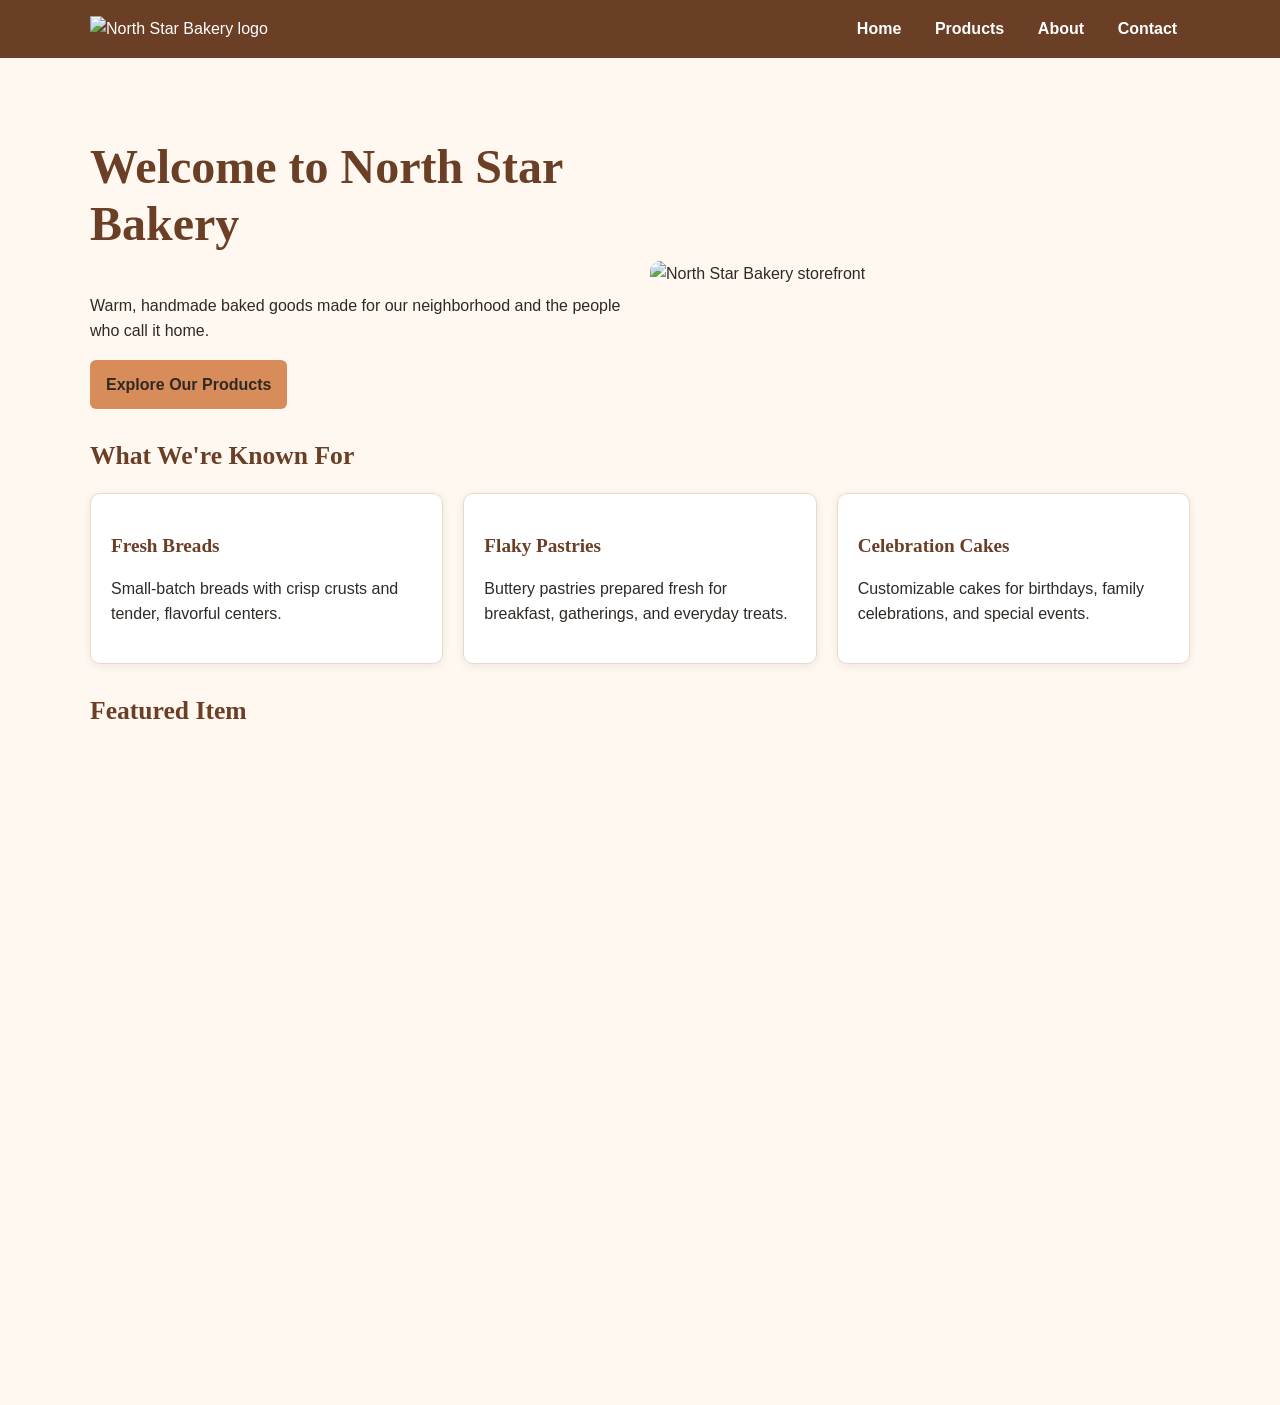
==== index.html @ c4e942b0 "Add files via upload" ====
<!DOCTYPE html>
<html lang="en">
<head>
  <meta charset="UTF-8">
  <meta name="viewport" content="width=device-width, initial-scale=1.0">
  <meta name="description" content="North Star Bakery - handmade breads, pastries, and cakes for our neighborhood.">
  <title>North Star Bakery | Home</title>
  <link rel="stylesheet" href="style.css">
</head>
<body>
<header>
  <div class="header-inner">
    <img class="logo" src="bakery-logo.png" alt="North Star Bakery logo">
    <nav aria-label="Main navigation">
      <ul>
        <li><a href="index.html">Home</a></li>
        <li><a href="products.html">Products</a></li>
        <li><a href="about.html">About</a></li>
        <li><a href="contact.html">Contact</a></li>
      </ul>
    </nav>
  </div>
</header>

<main>
  <section class="hero">
    <div class="hero-text">
      <h1>Welcome to North Star Bakery</h1>
      <p>Warm, handmade baked goods made for our neighborhood and the people who call it home.</p>
      <a class="button" href="products.html">Explore Our Products</a>
    </div>
    <div class="hero-media">
      <img src="bakery-storefront.jpg" alt="North Star Bakery storefront">
    </div>
  </section>

  <section>
    <h2>What We're Known For</h2>
    <div class="card-grid">
      <article class="card">
        <h3>Fresh Breads</h3>
        <p>Small-batch breads with crisp crusts and tender, flavorful centers.</p>
      </article>
      <article class="card">
        <h3>Flaky Pastries</h3>
        <p>Buttery pastries prepared fresh for breakfast, gatherings, and everyday treats.</p>
      </article>
      <article class="card">
        <h3>Celebration Cakes</h3>
        <p>Customizable cakes for birthdays, family celebrations, and special events.</p>
      </article>
    </div>
  </section>

  <section>
    <h2>Featured Item</h2>
    <picture>
      <source media="(min-width: 800px)" srcset="bakery-feature-large.jpg">
      <img class="feature-image" src="bakery-feature-small.jpg" alt="Featured freshly baked item from North Star Bakery">
    </picture>

    <figure>
      <img class="feature-image" src="bakery-signature-loaf.jpg" alt="North Star Bakery signature loaf of artisan bread">
      <figcaption>Our Signature Loaf is a neighborhood favorite, baked fresh for a crisp crust and tender center.</figcaption>
    </figure>
  </section>

  <section class="info-grid">
    <div class="info-card">
      <h2>Hours</h2>
      <p>Monday–Saturday: 7:00 a.m.–6:00 p.m.</p>
      <p>Sunday: 8:00 a.m.–2:00 p.m.</p>
    </div>
    <div class="info-card">
      <h2>Location</h2>
      <p>123 Main Street, Your Neighborhood, OH</p>
      <p><a href="contact.html">Contact us about a pre-order or question.</a></p>
    </div>
  </section>

  <section>
    <h2>A Welcome From North Star Bakery</h2>
    <audio controls>
      <source src="bakery-welcome.mp3" type="audio/mpeg">
      Your browser does not support the audio element. Please visit North Star Bakery in person for a warm welcome.
    </audio>
  </section>
</main>

<footer>
  <p>&copy; 2026 North Star Bakery</p>
</footer>
</body>
</html>
---- style.css ----
/* North Star Bakery - Touchstone 3 Visual Design System */
/* Mobile-first responsive design using Flexbox */

:root {
  --cream: #FFF8F0;
  --brown: #6B3E26;
  --peach: #D88C5A;
  --charcoal: #2F2A26;
  --white: #FFFFFF;
  --max-width: 1100px;
}

* {
  box-sizing: border-box;
}

html {
  scroll-behavior: smooth;
}

body {
  margin: 0;
  background: var(--cream);
  color: var(--charcoal);
  font-family: Arial, sans-serif;
  line-height: 1.6;
}

img, video {
  max-width: 100%;
  height: auto;
}

header {
  background: var(--brown);
  color: var(--white);
  padding: 1rem;
}

.header-inner {
  max-width: var(--max-width);
  margin: 0 auto;
  display: flex;
  flex-direction: column;
  align-items: center;
  gap: 1rem;
}

.logo {
  max-width: 180px;
}

nav {
  width: 100%;
}

nav ul {
  list-style: none;
  margin: 0;
  padding: 0;
  display: flex;
  flex-direction: column;
  gap: .5rem;
  align-items: center;
}

nav a {
  color: var(--white);
  text-decoration: none;
  font-weight: 700;
  padding: .5rem .8rem;
  border-radius: 5px;
}

nav a:hover,
nav a:focus {
  background: var(--peach);
  color: var(--charcoal);
}

main {
  width: min(92%, var(--max-width));
  margin: 0 auto;
  padding: 2rem 0 3rem;
}

h1, h2, h3 {
  font-family: Georgia, serif;
  color: var(--brown);
  line-height: 1.2;
}

h1 {
  font-size: 2.2rem;
  margin-top: 0;
}

h2 {
  font-size: 1.6rem;
  margin-top: 2rem;
}

h3 {
  font-size: 1.2rem;
}

.hero,
.card-grid,
.info-grid {
  display: flex;
  flex-direction: column;
  gap: 1.25rem;
}

.hero {
  align-items: center;
}

.hero-text,
.hero-media,
.card,
.info-card {
  flex: 1;
}

.hero-media img,
.feature-image {
  width: 100%;
  border-radius: 10px;
}

section {
  margin: 2rem 0;
}

.card-grid {
  margin-top: 1rem;
}

.card,
.info-card {
  background: var(--white);
  border: 1px solid #ead8ca;
  border-radius: 10px;
  padding: 1.25rem;
  box-shadow: 0 2px 8px rgba(47, 42, 38, .08);
}

.price {
  color: var(--brown);
  font-weight: 700;
}

.button,
button {
  display: inline-block;
  background: var(--peach);
  color: var(--charcoal);
  border: 0;
  border-radius: 6px;
  padding: .75rem 1rem;
  font-weight: 700;
  text-decoration: none;
  cursor: pointer;
}

.button:hover,
button:hover {
  background: var(--brown);
  color: var(--white);
}

figure {
  margin: 2rem 0;
}

figcaption {
  font-style: italic;
  margin-top: .5rem;
}

audio,
video {
  width: 100%;
}

form {
  background: var(--white);
  padding: 1.25rem;
  border-radius: 10px;
  border: 1px solid #ead8ca;
}

fieldset {
  border: 1px solid #d9bba5;
  border-radius: 8px;
  margin: 0 0 1.25rem;
  padding: 1rem;
}

legend {
  color: var(--brown);
  font-family: Georgia, serif;
  font-weight: 700;
  padding: 0 .35rem;
}

label {
  display: block;
  font-weight: 700;
  margin: .8rem 0 .3rem;
}

input,
select,
textarea {
  width: 100%;
  padding: .7rem;
  border: 1px solid #9b806d;
  border-radius: 5px;
  background: var(--white);
  color: var(--charcoal);
  font: inherit;
}

input:focus,
select:focus,
textarea:focus,
button:focus,
a:focus {
  outline: 3px solid var(--peach);
  outline-offset: 2px;
}

footer {
  background: var(--brown);
  color: var(--white);
  text-align: center;
  padding: 1.5rem 1rem;
}

footer p {
  margin: 0;
}

@media (min-width: 800px) {
  .header-inner {
    flex-direction: row;
    justify-content: space-between;
  }

  nav {
    width: auto;
  }

  nav ul {
    flex-direction: row;
    justify-content: flex-end;
  }

  .hero {
    flex-direction: row;
    align-items: center;
  }

  .card-grid,
  .info-grid {
    flex-direction: row;
    align-items: stretch;
  }

  .card,
  .info-card {
    min-width: 0;
  }

  h1 {
    font-size: 3rem;
  }

  main {
    padding-top: 3rem;
  }
}
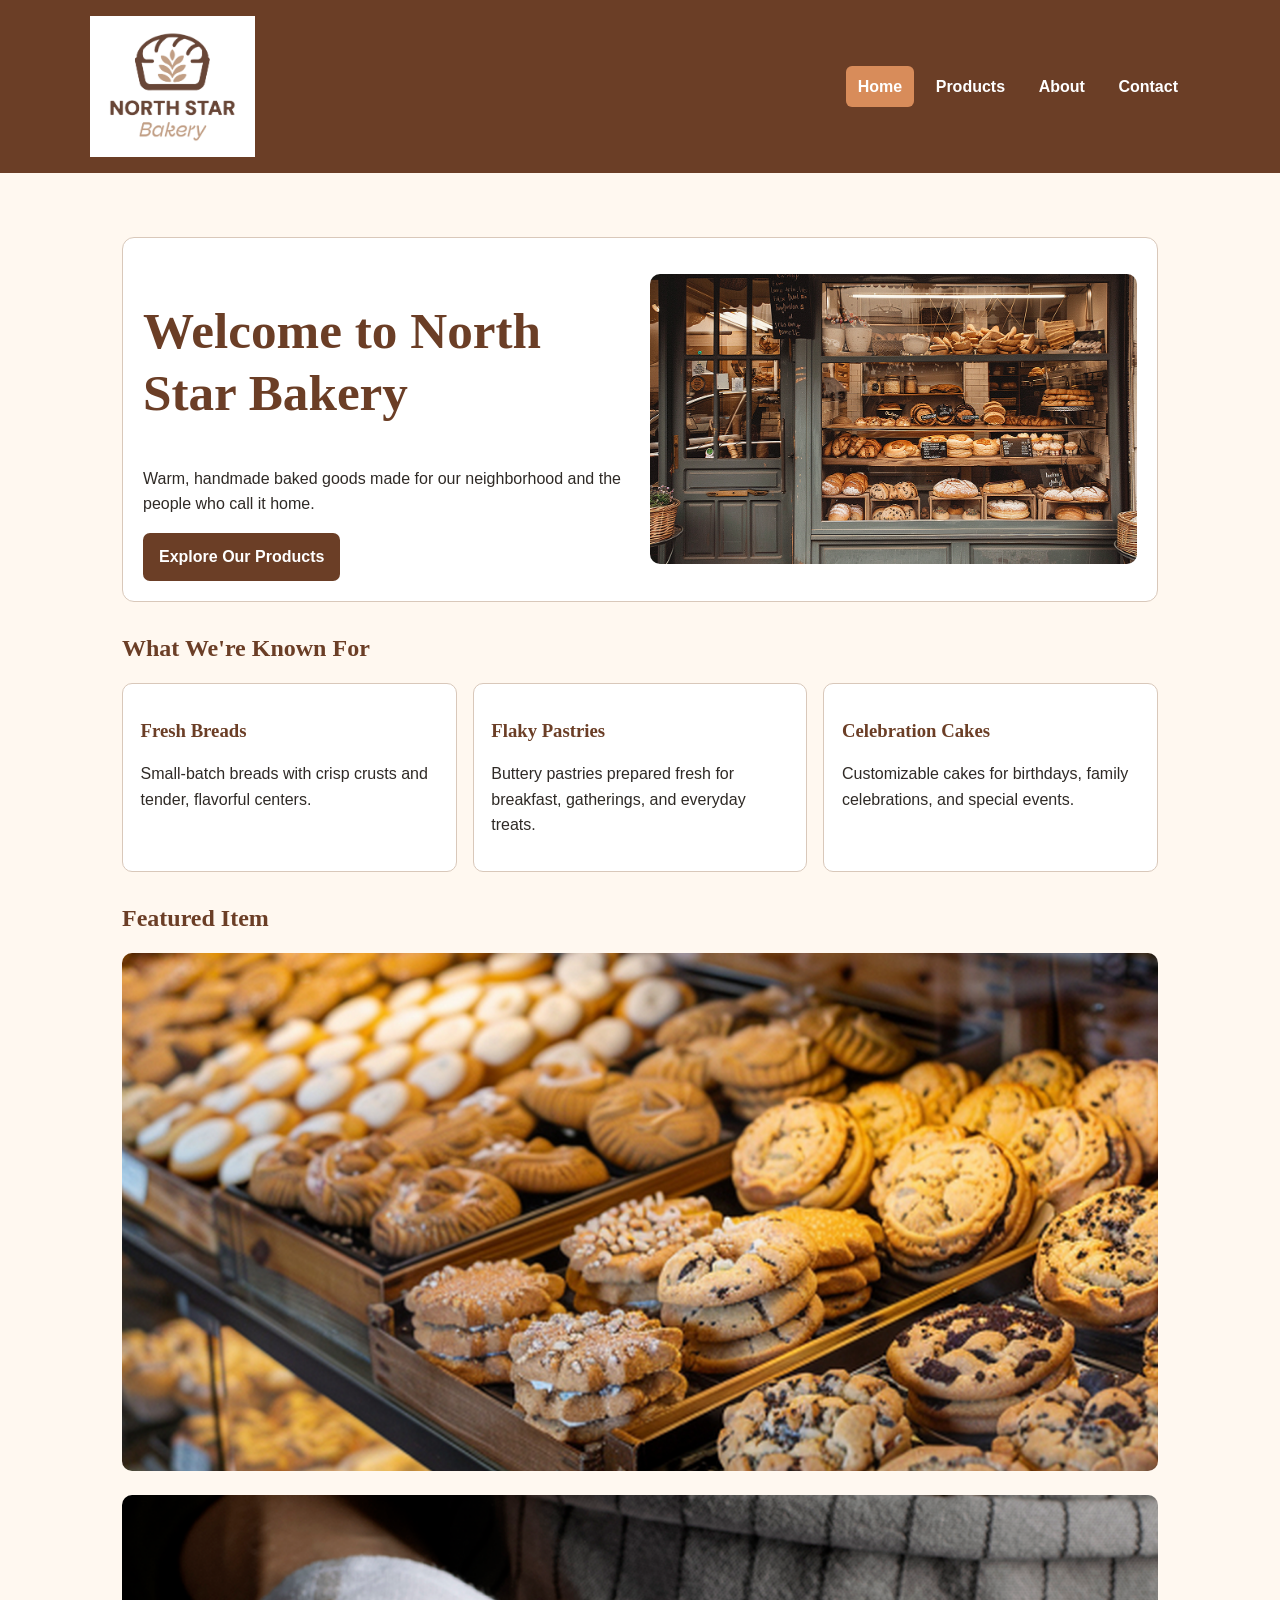
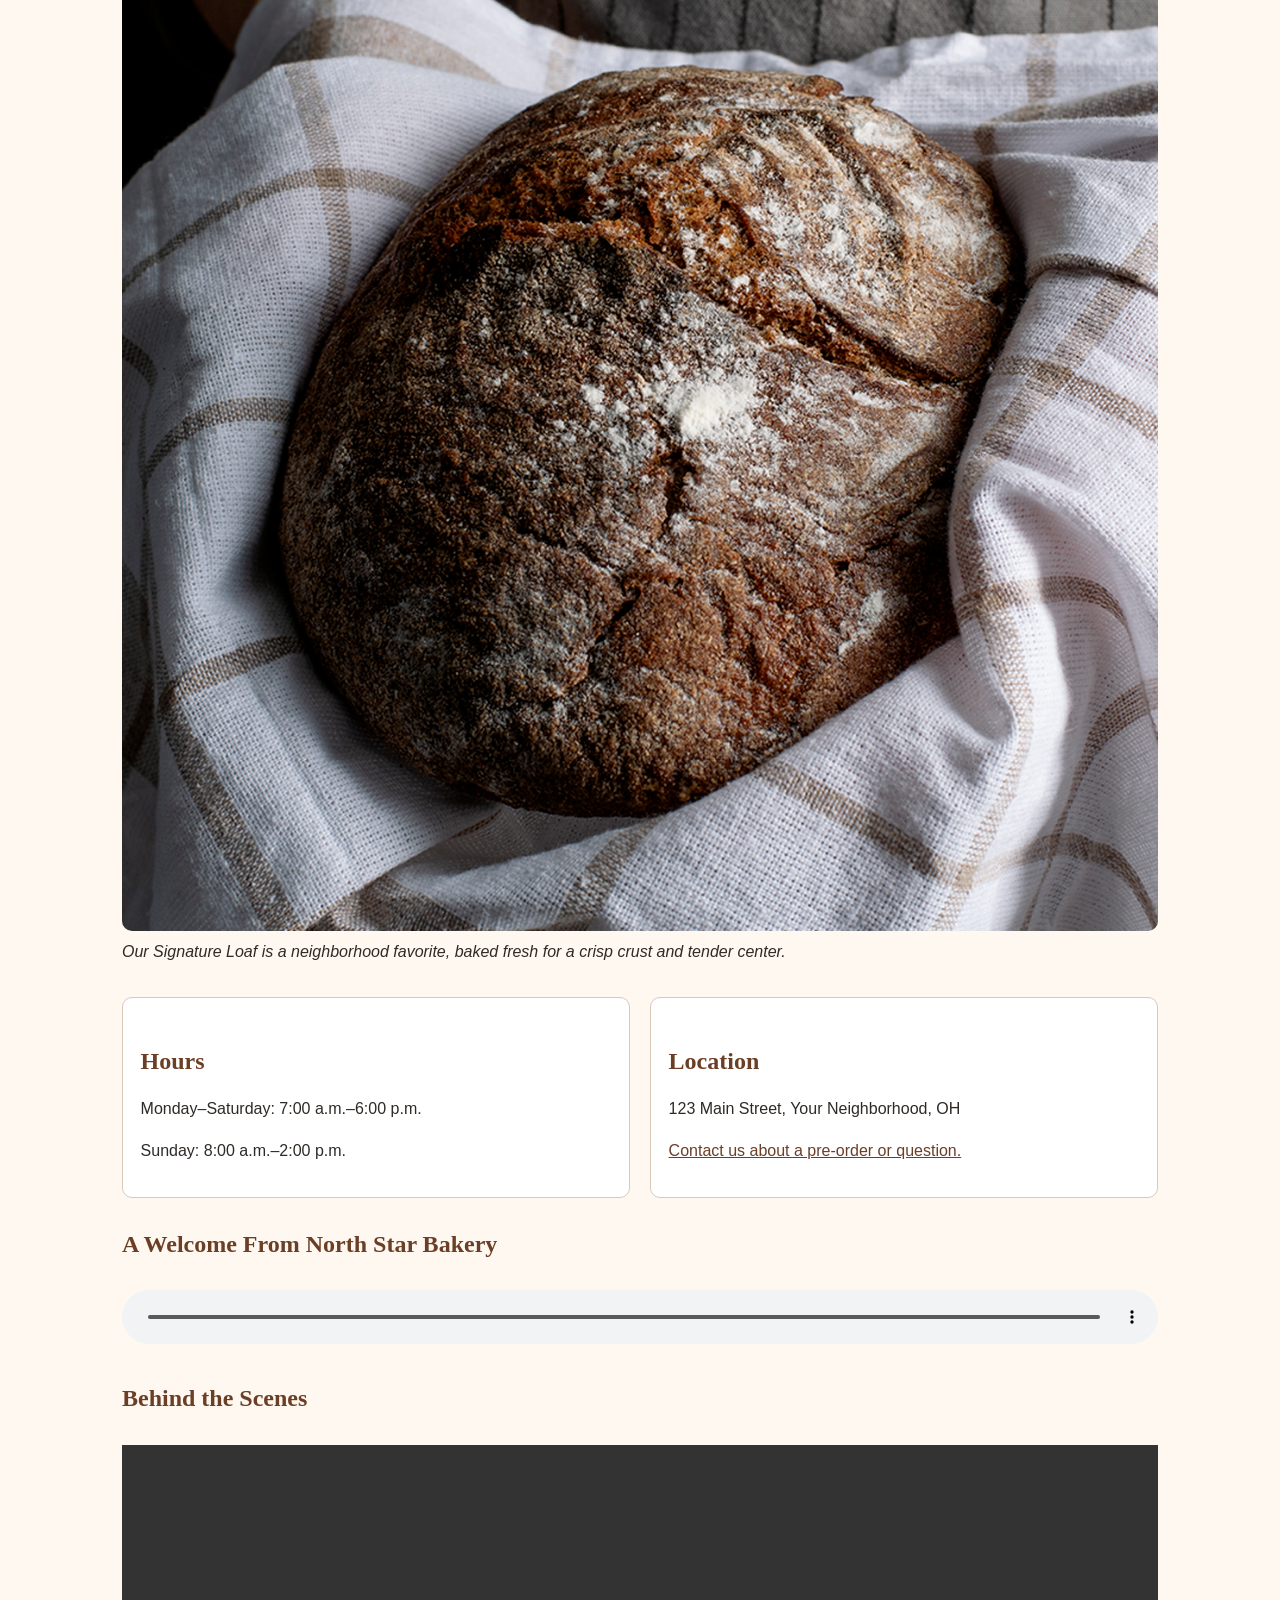
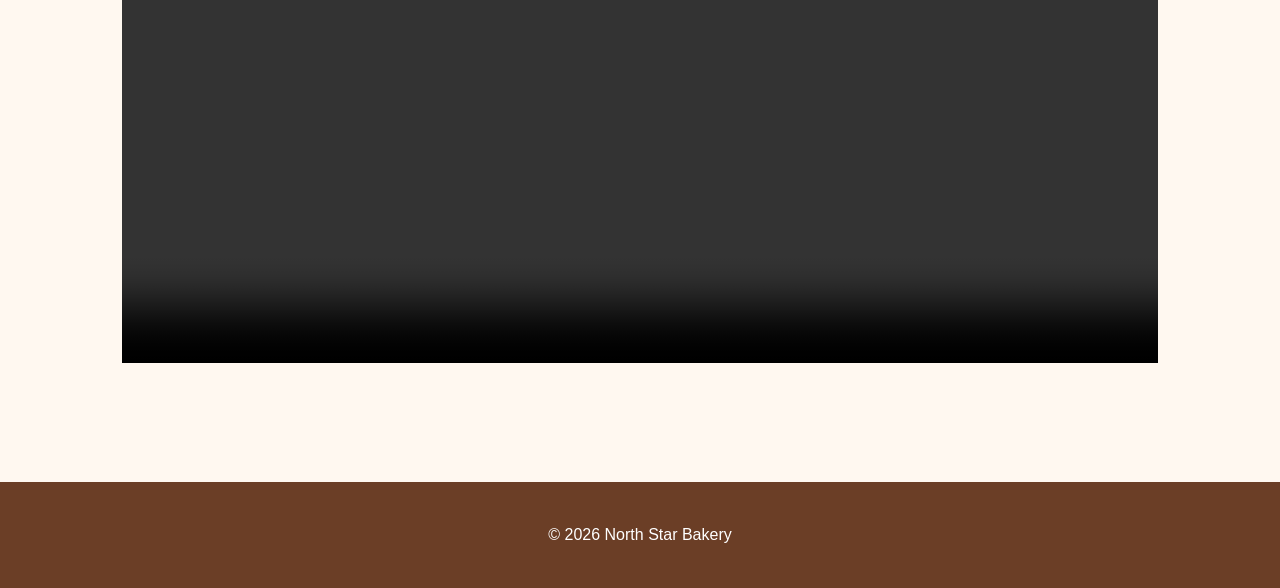
==== commit 4be5cea0: "Add files via upload" ====
--- a/index.html
+++ b/index.html
@@ -10,10 +10,10 @@
 <body>
 <header>
   <div class="header-inner">
-    <img class="logo" src="bakery-logo.png" alt="North Star Bakery logo">
+    <img class="logo" src="bakery-logo_c.png" alt="North Star Bakery logo">
     <nav aria-label="Main navigation">
       <ul>
-        <li><a href="index.html">Home</a></li>
+        <li><a href="index.html" aria-current="page">Home</a></li>
         <li><a href="products.html">Products</a></li>
         <li><a href="about.html">About</a></li>
         <li><a href="contact.html">Contact</a></li>
@@ -30,65 +30,53 @@
       <a class="button" href="products.html">Explore Our Products</a>
     </div>
     <div class="hero-media">
-      <img src="bakery-storefront.jpg" alt="North Star Bakery storefront">
+      <img src="bakery-storefront_c.png" alt="North Star Bakery storefront">
     </div>
   </section>
 
   <section>
     <h2>What We're Known For</h2>
     <div class="card-grid">
-      <article class="card">
-        <h3>Fresh Breads</h3>
-        <p>Small-batch breads with crisp crusts and tender, flavorful centers.</p>
-      </article>
-      <article class="card">
-        <h3>Flaky Pastries</h3>
-        <p>Buttery pastries prepared fresh for breakfast, gatherings, and everyday treats.</p>
-      </article>
-      <article class="card">
-        <h3>Celebration Cakes</h3>
-        <p>Customizable cakes for birthdays, family celebrations, and special events.</p>
-      </article>
+      <article class="card"><h3>Fresh Breads</h3><p>Small-batch breads with crisp crusts and tender, flavorful centers.</p></article>
+      <article class="card"><h3>Flaky Pastries</h3><p>Buttery pastries prepared fresh for breakfast, gatherings, and everyday treats.</p></article>
+      <article class="card"><h3>Celebration Cakes</h3><p>Customizable cakes for birthdays, family celebrations, and special events.</p></article>
     </div>
   </section>
 
   <section>
     <h2>Featured Item</h2>
     <picture>
-      <source media="(min-width: 800px)" srcset="bakery-feature-large.jpg">
-      <img class="feature-image" src="bakery-feature-small.jpg" alt="Featured freshly baked item from North Star Bakery">
+      <source media="(min-width: 800px)" srcset="bakery-feature-large_c.png">
+      <img class="feature-image" src="bakery-feature-small_c.png" alt="Featured freshly baked item from North Star Bakery">
     </picture>
-
     <figure>
-      <img class="feature-image" src="bakery-signature-loaf.jpg" alt="North Star Bakery signature loaf of artisan bread">
+      <img class="feature-image" src="bakery-signature-loaf_c.png" alt="North Star Bakery signature loaf of artisan bread">
       <figcaption>Our Signature Loaf is a neighborhood favorite, baked fresh for a crisp crust and tender center.</figcaption>
     </figure>
   </section>
 
   <section class="info-grid">
-    <div class="info-card">
-      <h2>Hours</h2>
-      <p>Monday–Saturday: 7:00 a.m.–6:00 p.m.</p>
-      <p>Sunday: 8:00 a.m.–2:00 p.m.</p>
-    </div>
-    <div class="info-card">
-      <h2>Location</h2>
-      <p>123 Main Street, Your Neighborhood, OH</p>
-      <p><a href="contact.html">Contact us about a pre-order or question.</a></p>
-    </div>
+    <div class="info-card"><h2>Hours</h2><p>Monday–Saturday: 7:00 a.m.–6:00 p.m.</p><p>Sunday: 8:00 a.m.–2:00 p.m.</p></div>
+    <div class="info-card"><h2>Location</h2><p>123 Main Street, Your Neighborhood, OH</p><p><a href="contact.html">Contact us about a pre-order or question.</a></p></div>
   </section>
 
   <section>
     <h2>A Welcome From North Star Bakery</h2>
     <audio controls>
-      <source src="bakery-welcome.mp3" type="audio/mpeg">
+      <source src="bakery-welcome_c.mp3" type="audio/mpeg">
       Your browser does not support the audio element. Please visit North Star Bakery in person for a warm welcome.
     </audio>
   </section>
+
+  <section>
+    <h2>Behind the Scenes</h2>
+    <video controls preload="metadata">
+      <source src="bakery-behind-scenes.mp4" type="video/mp4">
+      Your browser does not support the video element. Please visit North Star Bakery to see how our baked goods are made.
+    </video>
+  </section>
 </main>
 
-<footer>
-  <p>&copy; 2026 North Star Bakery</p>
-</footer>
+<footer><p>&copy; 2026 North Star Bakery</p></footer>
 </body>
 </html>
--- a/style.css
+++ b/style.css
@@ -1,23 +1,16 @@
-/* North Star Bakery - Touchstone 3 Visual Design System */
-/* Mobile-first responsive design using Flexbox */
-
 :root {
   --cream: #FFF8F0;
   --brown: #6B3E26;
   --peach: #D88C5A;
   --charcoal: #2F2A26;
-  --white: #FFFFFF;
-  --max-width: 1100px;
+  --white: #ffffff;
+  --error: #9b1c1c;
+  --success: #276749;
+  --border: #d9c8ba;
 }
 
-* {
-  box-sizing: border-box;
-}
-
-html {
-  scroll-behavior: smooth;
-}
-
+* { box-sizing: border-box; }
+html { scroll-behavior: smooth; }
 body {
   margin: 0;
   background: var(--cream);
@@ -25,260 +18,81 @@
   font-family: Arial, sans-serif;
   line-height: 1.6;
 }
-
-img, video {
-  max-width: 100%;
-  height: auto;
+img { max-width: 100%; display: block; }
+a { color: var(--brown); }
+a:focus, button:focus, input:focus, select:focus, textarea:focus {
+  outline: 3px solid #e4a16f;
+  outline-offset: 2px;
 }
-
 header {
   background: var(--brown);
   color: var(--white);
   padding: 1rem;
 }
-
-.header-inner {
-  max-width: var(--max-width);
-  margin: 0 auto;
-  display: flex;
-  flex-direction: column;
-  align-items: center;
-  gap: 1rem;
+.header-inner { max-width: 1100px; margin: 0 auto; }
+.logo { width: 145px; margin: 0 auto 1rem; }
+nav ul {
+  list-style: none; padding: 0; margin: 0;
+  display: flex; flex-wrap: wrap; justify-content: center; gap: .6rem;
 }
-
-.logo {
-  max-width: 180px;
+nav a {
+  color: var(--white); text-decoration: none; font-weight: 700;
+  display: inline-block; padding: .5rem .75rem; border-radius: 6px;
 }
-
-nav {
-  width: 100%;
+nav a:hover, nav a[aria-current="page"] { background: var(--peach); }
+main { max-width: 1100px; margin: 0 auto; padding: 1.25rem; }
+h1, h2, h3 { font-family: Georgia, serif; color: var(--brown); line-height: 1.2; }
+h1 { font-size: clamp(2rem, 6vw, 3.2rem); }
+h2 { margin-top: 2rem; }
+section { margin: 2rem 0; }
+.hero, .info-grid { display: flex; flex-direction: column; gap: 1.25rem; }
+.hero { background: var(--white); border: 1px solid var(--border); border-radius: 12px; padding: 1.25rem; }
+.hero-media img, .feature-image, .about-image {
+  width: 100%; border-radius: 10px; object-fit: cover;
 }
-
-nav ul {
-  list-style: none;
-  margin: 0;
-  padding: 0;
-  display: flex;
-  flex-direction: column;
-  gap: .5rem;
-  align-items: center;
+.hero-media img { max-height: 360px; }
+.card-grid { display: flex; flex-direction: column; gap: 1rem; }
+.card, .info-card, .favorite-panel, .form-card {
+  background: var(--white); border: 1px solid var(--border); border-radius: 10px; padding: 1.1rem;
 }
-
-nav a {
-  color: var(--white);
-  text-decoration: none;
-  font-weight: 700;
-  padding: .5rem .8rem;
-  border-radius: 5px;
+.card { flex: 1; }
+.price { font-weight: 700; color: var(--brown); }
+.button, button {
+  border: 0; border-radius: 7px; background: var(--brown); color: var(--white);
+  padding: .7rem 1rem; font-weight: 700; cursor: pointer; text-decoration: none; display: inline-block;
 }
-
-nav a:hover,
-nav a:focus {
-  background: var(--peach);
-  color: var(--charcoal);
+.button:hover, button:hover { background: var(--peach); color: var(--charcoal); }
+.favorite-button { margin-top: .75rem; width: 100%; }
+.favorite-button.is-favorite { background: var(--peach); color: var(--charcoal); }
+.favorite-panel { margin: 1.25rem 0; border-left: 5px solid var(--peach); }
+.favorite-message { margin: .25rem 0 0; font-weight: 700; }
+.favorite-count { color: var(--brown); font-weight: 700; }
+figure { margin: 1.5rem 0; }
+figcaption { margin-top: .5rem; font-style: italic; }
+audio, video { width: 100%; margin-top: .75rem; }
+form { display: grid; gap: 1rem; }
+label { font-weight: 700; display: block; margin-bottom: .35rem; }
+input, select, textarea {
+  width: 100%; padding: .7rem; border: 1px solid #a9998c; border-radius: 6px;
+  background: var(--white); color: var(--charcoal); font: inherit;
 }
-
-main {
-  width: min(92%, var(--max-width));
-  margin: 0 auto;
-  padding: 2rem 0 3rem;
-}
-
-h1, h2, h3 {
-  font-family: Georgia, serif;
-  color: var(--brown);
-  line-height: 1.2;
-}
-
-h1 {
-  font-size: 2.2rem;
-  margin-top: 0;
-}
-
-h2 {
-  font-size: 1.6rem;
-  margin-top: 2rem;
-}
-
-h3 {
-  font-size: 1.2rem;
-}
-
-.hero,
-.card-grid,
-.info-grid {
-  display: flex;
-  flex-direction: column;
-  gap: 1.25rem;
-}
-
-.hero {
-  align-items: center;
-}
-
-.hero-text,
-.hero-media,
-.card,
-.info-card {
-  flex: 1;
-}
-
-.hero-media img,
-.feature-image {
-  width: 100%;
-  border-radius: 10px;
-}
-
-section {
-  margin: 2rem 0;
-}
-
-.card-grid {
-  margin-top: 1rem;
-}
-
-.card,
-.info-card {
-  background: var(--white);
-  border: 1px solid #ead8ca;
-  border-radius: 10px;
-  padding: 1.25rem;
-  box-shadow: 0 2px 8px rgba(47, 42, 38, .08);
-}
-
-.price {
-  color: var(--brown);
-  font-weight: 700;
-}
-
-.button,
-button {
-  display: inline-block;
-  background: var(--peach);
-  color: var(--charcoal);
-  border: 0;
-  border-radius: 6px;
-  padding: .75rem 1rem;
-  font-weight: 700;
-  text-decoration: none;
-  cursor: pointer;
-}
-
-.button:hover,
-button:hover {
-  background: var(--brown);
-  color: var(--white);
-}
-
-figure {
-  margin: 2rem 0;
-}
-
-figcaption {
-  font-style: italic;
-  margin-top: .5rem;
-}
-
-audio,
-video {
-  width: 100%;
-}
-
-form {
-  background: var(--white);
-  padding: 1.25rem;
-  border-radius: 10px;
-  border: 1px solid #ead8ca;
-}
-
-fieldset {
-  border: 1px solid #d9bba5;
-  border-radius: 8px;
-  margin: 0 0 1.25rem;
-  padding: 1rem;
-}
-
-legend {
-  color: var(--brown);
-  font-family: Georgia, serif;
-  font-weight: 700;
-  padding: 0 .35rem;
-}
-
-label {
-  display: block;
-  font-weight: 700;
-  margin: .8rem 0 .3rem;
-}
-
-input,
-select,
-textarea {
-  width: 100%;
-  padding: .7rem;
-  border: 1px solid #9b806d;
-  border-radius: 5px;
-  background: var(--white);
-  color: var(--charcoal);
-  font: inherit;
-}
-
-input:focus,
-select:focus,
-textarea:focus,
-button:focus,
-a:focus {
-  outline: 3px solid var(--peach);
-  outline-offset: 2px;
-}
-
-footer {
-  background: var(--brown);
-  color: var(--white);
-  text-align: center;
-  padding: 1.5rem 1rem;
-}
-
-footer p {
-  margin: 0;
-}
+textarea { min-height: 130px; resize: vertical; }
+.field-error { min-height: 1.4em; color: var(--error); font-size: .92rem; margin: .25rem 0 0; }
+.invalid { border-color: var(--error); }
+.form-status { padding: .75rem; border-radius: 6px; background: #f7e8df; }
+.form-status.success { color: var(--success); background: #e8f5ee; }
+footer { margin-top: 3rem; padding: 1.5rem; text-align: center; background: var(--brown); color: var(--white); }
+.small-note { font-size: .9rem; color: #5c5048; }
 
 @media (min-width: 800px) {
-  .header-inner {
-    flex-direction: row;
-    justify-content: space-between;
-  }
-
-  nav {
-    width: auto;
-  }
-
-  nav ul {
-    flex-direction: row;
-    justify-content: flex-end;
-  }
-
-  .hero {
-    flex-direction: row;
-    align-items: center;
-  }
-
-  .card-grid,
-  .info-grid {
-    flex-direction: row;
-    align-items: stretch;
-  }
-
-  .card,
-  .info-card {
-    min-width: 0;
-  }
-
-  h1 {
-    font-size: 3rem;
-  }
-
-  main {
-    padding-top: 3rem;
-  }
+  header { padding: 1rem 2rem; }
+  .header-inner { display: flex; align-items: center; justify-content: space-between; gap: 2rem; }
+  .logo { margin: 0; width: 165px; }
+  nav ul { justify-content: flex-end; }
+  main { padding: 2rem; }
+  .hero { flex-direction: row; align-items: center; }
+  .hero-text, .hero-media { flex: 1; }
+  .card-grid { flex-direction: row; }
+  .info-grid { flex-direction: row; }
+  .info-card { flex: 1; }
 }
